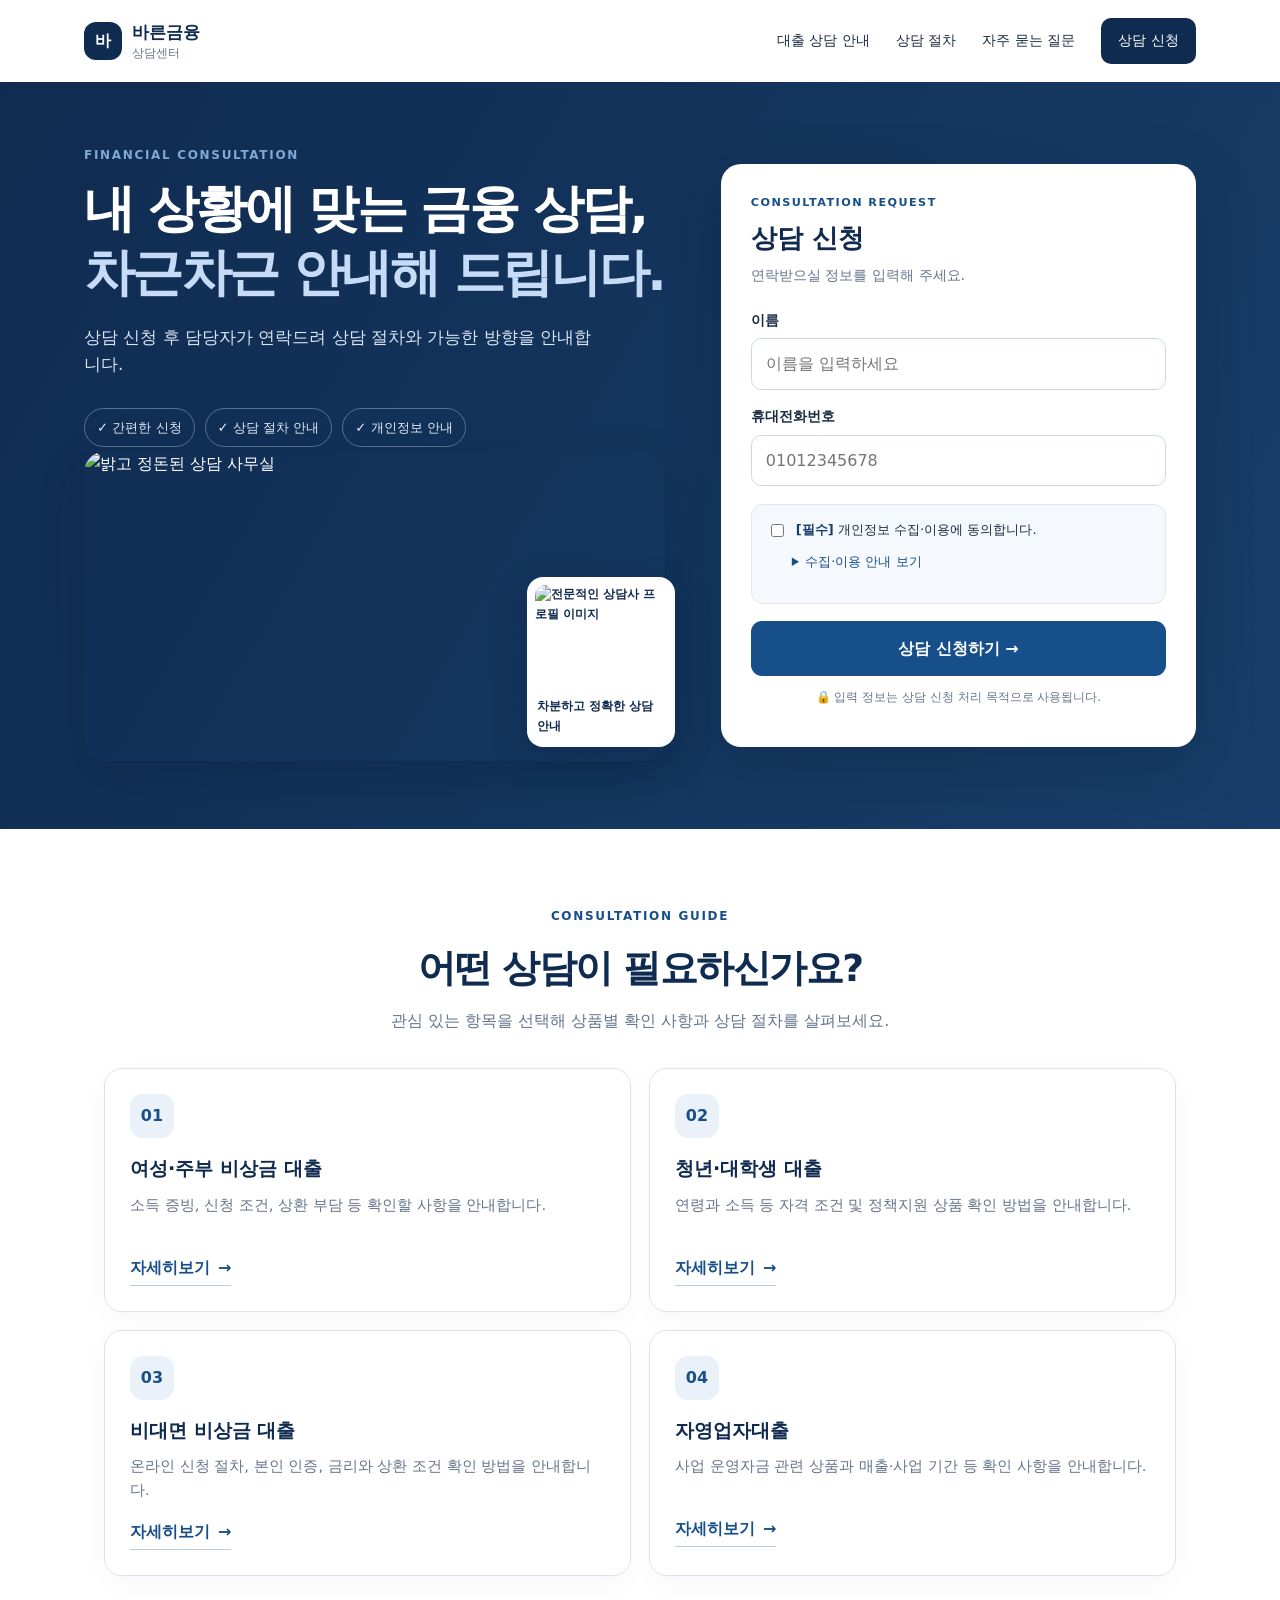
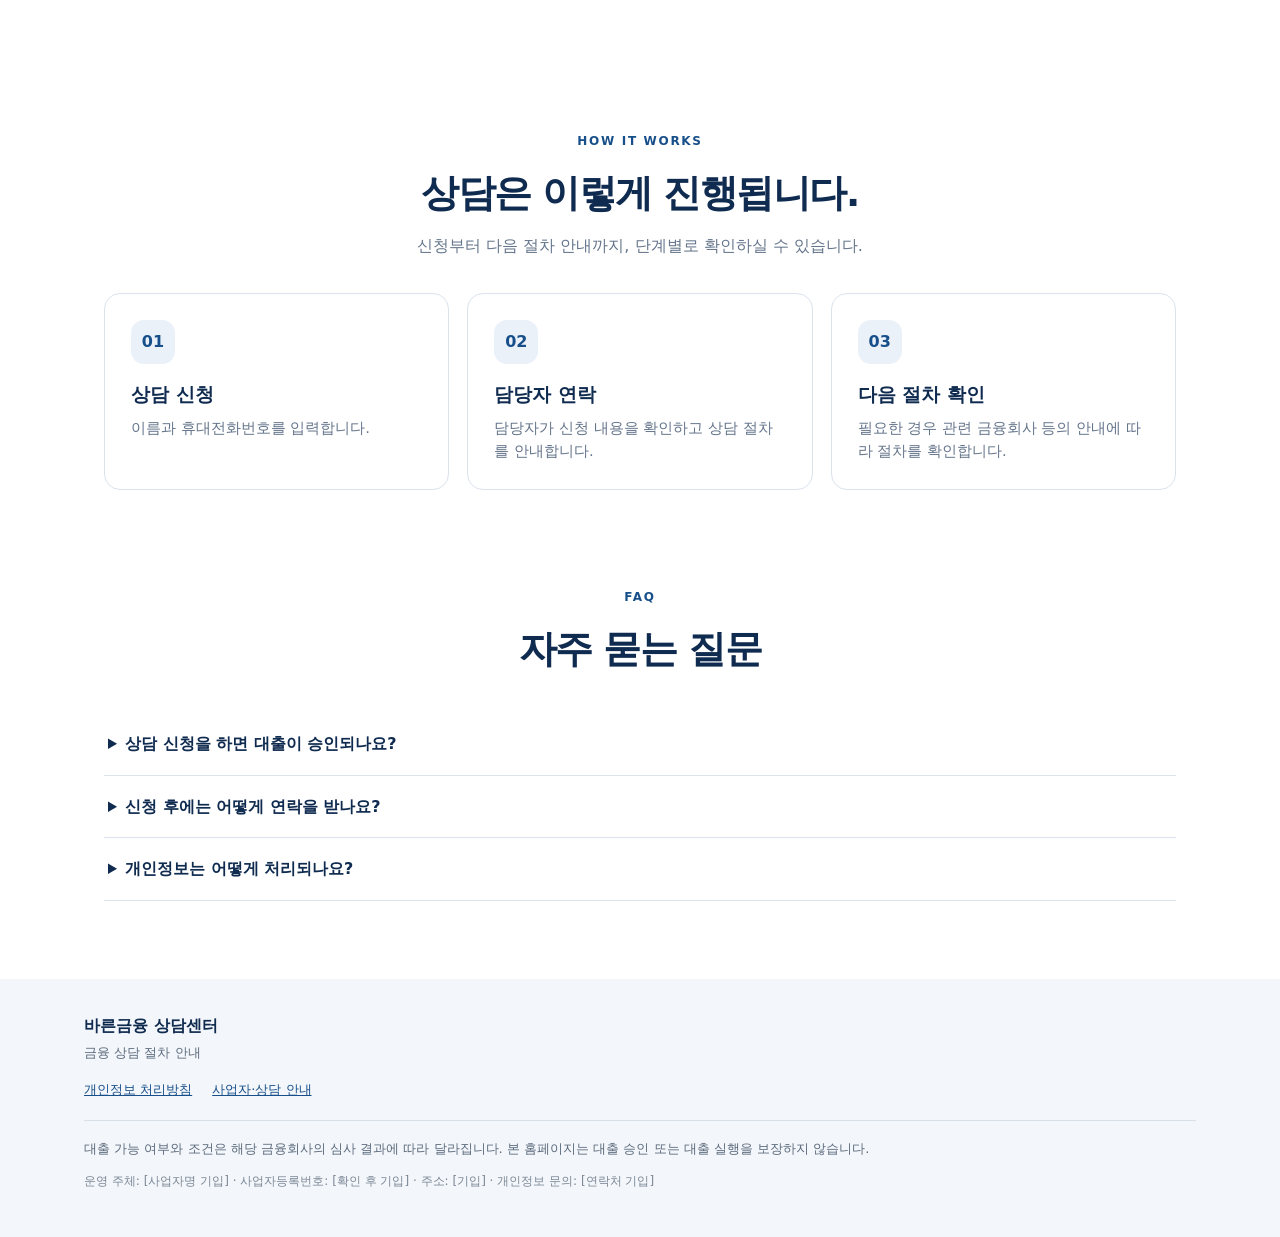
==== public/index.html @ 85058dd3 "Add Barun Finance website files" ====
<!doctype html>
<html lang="ko">
<head>
  <meta charset="utf-8">
  <meta name="viewport" content="width=device-width, initial-scale=1">
  <meta name="theme-color" content="#102b50">
  <meta name="description" content="여성·주부 비상금 대출, 청년·대학생 대출, 비대면 비상금 대출, 자영업자대출 관련 상담 절차와 확인 사항을 안내합니다.">
  <meta property="og:type" content="website">
  <meta property="og:title" content="바른금융 상담센터 | 금융 상담 안내">
  <meta property="og:description" content="상담 신청 후 담당자가 상담 절차를 안내해 드립니다.">
  <title>바른금융 상담센터 | 대출 상담 안내</title>
  <!-- 공개 전 실제 도메인을 정한 뒤 canonical 주소를 설정하세요. -->
  <link rel="stylesheet" href="styles.css">
  <script defer src="app.js"></script>
<style id="mobile-safe-v2">html{width:100%;max-width:100%;overflow-x:hidden}body{width:100%;max-width:100%;overflow-x:hidden}img,video,iframe{max-width:100%;height:auto}input,button,select,textarea{max-width:100%;font:inherit} @media(max-width:600px){.site-header{width:100%;flex-wrap:wrap}.site-header nav{max-width:100%;flex-wrap:wrap}.hero{width:100%;grid-template-columns:minmax(0,1fr)}.form-card{min-width:0;width:100%}.product-grid,.steps{grid-template-columns:minmax(0,1fr)}.detail-content{min-width:0;overflow-wrap:anywhere}}</style></head>
<body>
  <a class="skip-link" href="#main">본문으로 건너뛰기</a>
  <header class="site-header">
    <a class="brand" href="index.html" aria-label="바른금융 상담센터 홈"><span class="brand-mark">바</span><span><strong>바른금융</strong><small>상담센터</small></span></a>
    <nav aria-label="주요 메뉴"><a href="#products">대출 상담 안내</a><a href="#process">상담 절차</a><a href="#faq">자주 묻는 질문</a><a class="nav-cta" href="#apply">상담 신청</a></nav>
  </header>
  <main id="main">
    <section class="hero">
      <div class="hero-copy">
        <p class="eyebrow">FINANCIAL CONSULTATION</p>
        <h1>내 상황에 맞는 금융 상담,<br><span>차근차근 안내해 드립니다.</span></h1>
        <p class="hero-desc">상담 신청 후 담당자가 연락드려 상담 절차와 가능한 방향을 안내합니다.</p>
        <div class="trust-points"><span>✓ 간편한 신청</span><span>✓ 상담 절차 안내</span><span>✓ 개인정보 안내</span></div>
      <div class="hero-visual" aria-label="상담 사무실과 전문 상담사 이미지">
        <img class="hero-office" src="https://images.unsplash.com/photo-1497366754035-f200968a6e72?auto=format&fit=crop&w=1200&q=80" alt="밝고 정돈된 상담 사무실" loading="lazy">
        <div class="counselor-photo"><img src="https://images.unsplash.com/photo-1560250097-0b93528c311a?auto=format&fit=crop&w=500&q=80" alt="전문적인 상담사 프로필 이미지" loading="lazy"><span>차분하고 정확한 상담 안내</span></div>
      </div>

      </div>
      <section class="form-card" id="apply" aria-labelledby="form-title">
        <p class="form-kicker">CONSULTATION REQUEST</p>
        <h2 id="form-title">상담 신청</h2>
        <p class="form-intro">연락받으실 정보를 입력해 주세요.</p>
        <form id="application-form">
          <label for="name">이름</label><input id="name" name="name" autocomplete="name" minlength="2" maxlength="40" required placeholder="이름을 입력하세요">
          <label for="phone">휴대전화번호</label><input id="phone" name="phone" type="tel" inputmode="tel" autocomplete="tel" maxlength="20" required placeholder="01012345678">
          <div class="consent-box">
            <label class="check-row"><input type="checkbox" id="privacyConsent" required><span><strong>[필수]</strong> 개인정보 수집·이용에 동의합니다.</span></label>
            <details><summary>수집·이용 안내 보기</summary><p>수집 항목: 이름, 휴대전화번호. 이용 목적: 상담 신청 접수 및 연락. 보유 기간: 운영 주체가 확정한 보유 기간과 관련 법령에 따라 처리합니다. 실제 공개 전 운영 주체, 구체적인 보유 기간, 개인정보 문의처를 확정해 개인정보 처리방침에 기재해야 합니다.</p><p>동의를 거부할 수 있으며, 거부 시 상담 신청 접수가 제한될 수 있습니다.</p></details>
          </div>
          <div class="honeypot" aria-hidden="true"><label for="website">웹사이트</label><input id="website" name="website" tabindex="-1" autocomplete="off"></div>
          <button class="submit-btn" type="submit">상담 신청하기 <span aria-hidden="true">→</span></button>
          <p class="secure-note"><span aria-hidden="true">🔒</span> 입력 정보는 상담 신청 처리 목적으로 사용됩니다.</p>
          <p id="form-status" class="form-status" role="status" aria-live="polite"></p>
        </form>
      </section>
    </section>
    <section class="section products" id="products">
      <div class="section-heading"><p class="eyebrow">CONSULTATION GUIDE</p><h2>어떤 상담이 필요하신가요?</h2><p>관심 있는 항목을 선택해 상품별 확인 사항과 상담 절차를 살펴보세요.</p></div>
      <div class="product-grid">
        <article class="product-card"><div class="product-icon" aria-hidden="true">01</div><h3>여성·주부 비상금 대출</h3><p>소득 증빙, 신청 조건, 상환 부담 등 확인할 사항을 안내합니다.</p><a class="product-link" href="women-housewife-loan.html">자세히보기 <span aria-hidden="true">→</span></a></article>
        <article class="product-card"><div class="product-icon" aria-hidden="true">02</div><h3>청년·대학생 대출</h3><p>연령과 소득 등 자격 조건 및 정책지원 상품 확인 방법을 안내합니다.</p><a class="product-link" href="youth-student-loan.html">자세히보기 <span aria-hidden="true">→</span></a></article>
        <article class="product-card"><div class="product-icon" aria-hidden="true">03</div><h3>비대면 비상금 대출</h3><p>온라인 신청 절차, 본인 인증, 금리와 상환 조건 확인 방법을 안내합니다.</p><a class="product-link" href="online-emergency-loan.html">자세히보기 <span aria-hidden="true">→</span></a></article>
        <article class="product-card"><div class="product-icon" aria-hidden="true">04</div><h3>자영업자대출</h3><p>사업 운영자금 관련 상품과 매출·사업 기간 등 확인 사항을 안내합니다.</p><a class="product-link" href="self-employed-loan.html">자세히보기 <span aria-hidden="true">→</span></a></article>
      </div>
    </section>
    <section class="section process" id="process">
      <div class="section-heading"><p class="eyebrow">HOW IT WORKS</p><h2>상담은 이렇게 진행됩니다.</h2><p>신청부터 다음 절차 안내까지, 단계별로 확인하실 수 있습니다.</p></div>
      <div class="steps"><article><span class="step-num">01</span><h3>상담 신청</h3><p>이름과 휴대전화번호를 입력합니다.</p></article><article><span class="step-num">02</span><h3>담당자 연락</h3><p>담당자가 신청 내용을 확인하고 상담 절차를 안내합니다.</p></article><article><span class="step-num">03</span><h3>다음 절차 확인</h3><p>필요한 경우 관련 금융회사 등의 안내에 따라 절차를 확인합니다.</p></article></div>
    </section>
    <section class="section faq" id="faq"><div class="section-heading"><p class="eyebrow">FAQ</p><h2>자주 묻는 질문</h2></div>
      <details><summary>상담 신청을 하면 대출이 승인되나요?</summary><p>아닙니다. 상담 신청은 승인이나 대출 실행을 보장하지 않습니다. 대출 가능 여부와 조건은 해당 금융회사의 심사 및 관련 기준에 따라 달라집니다.</p></details>
      <details><summary>신청 후에는 어떻게 연락을 받나요?</summary><p>신청 정보를 확인한 담당자가 연락드릴 예정입니다. 실제 운영 시간과 연락 기준은 사업 운영 정책에 맞춰 공개 전에 기재해 주세요.</p></details>
      <details><summary>개인정보는 어떻게 처리되나요?</summary><p>개인정보 처리방침에서 처리 목적, 항목, 보유 기간, 파기 방법, 문의처 등을 확인할 수 있습니다.</p></details>
    </section>
  </main>
  <footer class="site-footer">
    <div class="footer-brand"><strong>바른금융 상담센터</strong><p>금융 상담 절차 안내</p></div>
    <div class="footer-links"><a href="privacy.html">개인정보 처리방침</a><a href="notice.html">사업자·상담 안내</a></div>
    <p class="disclaimer">대출 가능 여부와 조건은 해당 금융회사의 심사 결과에 따라 달라집니다. 본 홈페이지는 대출 승인 또는 대출 실행을 보장하지 않습니다.</p>
    <p class="legal-placeholder">운영 주체: [사업자명 기입] · 사업자등록번호: [확인 후 기입] · 주소: [기입] · 개인정보 문의: [연락처 기입]</p>
  </footer>
</body>
</html>
---- public/styles.css ----
:root{--navy:#102b50;--blue:#174f8a;--ink:#1b2c41;--muted:#65758b;--line:#dbe3ed;--pale:#f2f6fb;--white:#fff;--radius:20px}*{box-sizing:border-box}html{scroll-behavior:smooth}body{margin:0;font-family:system-ui,-apple-system,BlinkMacSystemFont,"Noto Sans KR",sans-serif;color:var(--ink);line-height:1.6;background:#fff}a{color:inherit}.skip-link{position:absolute;left:-9999px;top:0}.skip-link:focus{left:1rem;z-index:99;background:#fff;padding:1rem}.site-header{height:82px;max-width:1160px;margin:auto;padding:0 24px;display:flex;align-items:center;justify-content:space-between;gap:24px}.brand{display:flex;align-items:center;gap:10px;text-decoration:none;color:var(--navy)}.brand-mark{width:38px;height:38px;border-radius:12px;background:var(--navy);color:#fff;display:grid;place-items:center;font-weight:800}.brand strong,.brand small{display:block;line-height:1.2}.brand strong{font-size:1.05rem}.brand small{font-size:.75rem;color:var(--muted);margin-top:4px}.site-header nav{display:flex;align-items:center;gap:26px}.site-header nav a{text-decoration:none;font-size:.9rem}.site-header .nav-cta{background:var(--navy);color:#fff;border-radius:10px;padding:11px 17px}.hero{background:linear-gradient(120deg,#102b50 0%,#173e6a 100%);color:#fff;padding:64px max(24px,calc((100vw - 1112px)/2));display:grid;grid-template-columns:minmax(0,1.1fr) minmax(340px,.9fr);align-items:center;gap:56px}.eyebrow{font-size:.75rem;font-weight:800;letter-spacing:.14em;color:#80a8d5;margin:0 0 12px}.hero h1{font-size:clamp(2rem,4vw,3.35rem);line-height:1.24;letter-spacing:-.05em;margin:0 0 20px}.hero h1 span{color:#c6dcf6}.hero-desc{max-width:510px;color:#d9e5f3;font-size:1.05rem}.trust-points{display:flex;flex-wrap:wrap;gap:10px;margin-top:30px}.trust-points span{border:1px solid #557293;border-radius:999px;padding:8px 12px;color:#e3edf8;font-size:.83rem}.form-card{background:#fff;color:var(--ink);border-radius:var(--radius);padding:30px;box-shadow:0 18px 55px #071b3440}.form-kicker{color:var(--blue);font-size:.7rem;letter-spacing:.13em;font-weight:800;margin:0}.form-card h2{margin:5px 0;font-size:1.65rem;color:var(--navy)}.form-intro{margin:0 0 22px;color:var(--muted);font-size:.9rem}.form-card form>label{display:block;font-size:.88rem;font-weight:700;margin:15px 0 7px}.form-card input:not([type=checkbox]){width:100%;min-height:48px;border:1px solid #cfd9e5;border-radius:10px;padding:12px 14px;font:inherit;color:var(--ink);background:#fff}.form-card input:focus{outline:3px solid #bcd7f4;border-color:var(--blue)}.consent-box{margin-top:18px;padding:15px;background:#f5f8fc;border:1px solid #e0e7f0;border-radius:12px}.check-row{display:flex;align-items:flex-start;gap:9px;font-size:.82rem;line-height:1.5;margin:0 0 12px}.check-row input{margin-top:4px;flex:0 0 auto;accent-color:var(--blue)}.check-row strong{color:#173e6a}.consent-box details{font-size:.8rem;color:var(--muted);margin:4px 0 15px 25px}.consent-box summary{cursor:pointer;color:var(--blue)}.consent-box details p{margin:.5rem 0}.optional-consent{padding-top:12px;border-top:1px solid #dbe3ed}.small-note{font-size:.72rem;color:#66758a;margin:0}.honeypot{position:absolute;left:-10000px;width:1px;height:1px;overflow:hidden}.submit-btn{width:100%;border:0;background:var(--blue);color:#fff;border-radius:11px;padding:15px;font:inherit;font-weight:750;cursor:pointer;margin-top:17px}.submit-btn:hover{background:#103d70}.submit-btn:disabled{opacity:.65;cursor:wait}.secure-note{text-align:center;font-size:.75rem;color:var(--muted);margin:12px 0 0}.form-status{font-size:.86rem;margin:10px 0 0;color:var(--blue)}.section{max-width:1120px;margin:auto;padding:78px 24px}.section-heading{text-align:center;max-width:650px;margin:0 auto 34px}.section-heading .eyebrow{color:var(--blue)}.section-heading h2{font-size:clamp(1.7rem,3vw,2.35rem);letter-spacing:-.04em;margin:0 0 10px;color:var(--navy)}.section-heading>p:last-child{color:var(--muted);margin:0}.steps{display:grid;grid-template-columns:repeat(3,1fr);gap:18px}.steps article{border:1px solid var(--line);border-radius:16px;padding:26px;background:#fff}.step-num{display:grid;place-items:center;width:44px;height:44px;border-radius:13px;background:#eaf1f9;color:var(--blue);font-weight:850}.steps h3{margin:16px 0 6px;color:var(--navy)}.steps p{margin:0;color:var(--muted);font-size:.92rem}.faq{padding-top:20px}.faq details{border-bottom:1px solid var(--line);padding:18px 4px}.faq summary{font-weight:700;cursor:pointer;color:var(--navy)}.faq details p{color:var(--muted);margin-bottom:0}.site-footer{background:#f3f6fa;padding:34px max(24px,calc((100vw - 1112px)/2));font-size:.82rem;color:#5c6b7d}.footer-brand strong{color:var(--navy);font-size:1rem}.footer-brand p{margin:3px 0 16px}.footer-links{display:flex;gap:20px;flex-wrap:wrap}.footer-links a{color:var(--blue)}.disclaimer{border-top:1px solid #d8e0e9;padding-top:17px;margin-top:20px}.legal-placeholder{font-size:.75rem;color:#7b8796}@media(max-width:800px){.site-header{height:auto;min-height:72px;padding:14px 18px}.site-header nav{gap:12px}.site-header nav a:not(.nav-cta){display:none}.hero{padding:38px 18px 28px;grid-template-columns:1fr;gap:28px}.hero h1{font-size:2.15rem}.hero-desc{font-size:.98rem}.form-card{padding:22px}.section{padding:56px 18px}.steps{grid-template-columns:1fr}.steps article{padding:20px}.site-footer{padding:28px 18px}}@media(max-width:380px){.hero h1{font-size:1.85rem}.form-card{padding:18px}.site-header .nav-cta{padding:9px 11px;font-size:.82rem}}

/* Product cards and product detail pages */
.product-grid{display:grid;grid-template-columns:repeat(2,minmax(0,1fr));gap:18px}
.product-card{border:1px solid var(--line);border-radius:18px;padding:25px;background:#fff;box-shadow:0 8px 24px #102b5008}
.product-icon{display:grid;place-items:center;width:44px;height:44px;border-radius:13px;background:#eaf1f9;color:var(--blue);font-weight:850;margin-bottom:16px}
.product-card h3{color:var(--navy);font-size:1.2rem;margin:0 0 8px}
.product-card p{color:var(--muted);font-size:.92rem;min-height:3em;margin:0 0 18px}
.product-link{display:inline-flex;align-items:center;gap:8px;color:var(--blue);font-weight:750;text-decoration:none;border-bottom:1px solid #b9cce1;padding-bottom:4px}
.product-link:hover{color:var(--navy)}
.detail-hero{background:linear-gradient(120deg,#102b50 0%,#173e6a 100%);color:#fff;padding:58px max(24px,calc((100vw - 1112px)/2))}
.detail-hero .eyebrow{color:#b7d3f2}.detail-hero h1{font-size:clamp(2rem,4vw,3rem);line-height:1.25;letter-spacing:-.04em;margin:0 0 16px}.detail-hero p:last-child{max-width:760px;color:#e1ebf6}
.detail-content{max-width:900px;margin:auto;padding:42px 24px 70px}.detail-content h2{color:var(--navy);margin-top:30px}.detail-content p,.detail-content li{line-height:1.8}.notice-panel{border:1px solid var(--line);background:#f5f8fc;border-radius:14px;padding:18px;margin:22px 0;color:var(--ink)}.detail-actions{display:flex;flex-wrap:wrap;gap:12px;margin-top:28px}.detail-actions a{display:inline-block;border-radius:10px;padding:12px 18px;text-decoration:none;font-weight:750}.detail-primary{background:var(--blue);color:#fff}.detail-secondary{border:1px solid var(--line);color:var(--navy)}
@media(max-width:800px){.product-grid{grid-template-columns:1fr}.product-card{padding:21px}.product-card p{min-height:0}.detail-hero{padding:40px 18px}.detail-content{padding:30px 18px 54px}}

/* Hero imagery for the mobile-friendly preview */
.hero-visual{position:relative;min-width:0;align-self:stretch;display:flex;align-items:center;justify-content:center;min-height:280px;margin:4px 0}
.hero-office{display:block;width:100%;height:310px;object-fit:cover;border-radius:22px;box-shadow:0 18px 44px #071b3440}
.counselor-photo{position:absolute;right:-10px;bottom:14px;width:148px;background:#fff;color:var(--navy);padding:8px;border-radius:16px;box-shadow:0 12px 34px #071b3440;font-size:.76rem;font-weight:700}
.counselor-photo img{display:block;width:100%;height:105px;object-fit:cover;border-radius:10px;margin-bottom:7px}
.counselor-photo span{display:block;padding:0 2px 3px}
@media(max-width:800px){.hero{grid-template-columns:1fr}.hero-visual{order:2;min-height:220px;margin:0 4px 10px}.hero-office{height:230px}.counselor-photo{right:8px;bottom:8px;width:120px}.counselor-photo img{height:80px}.form-card{order:3}}
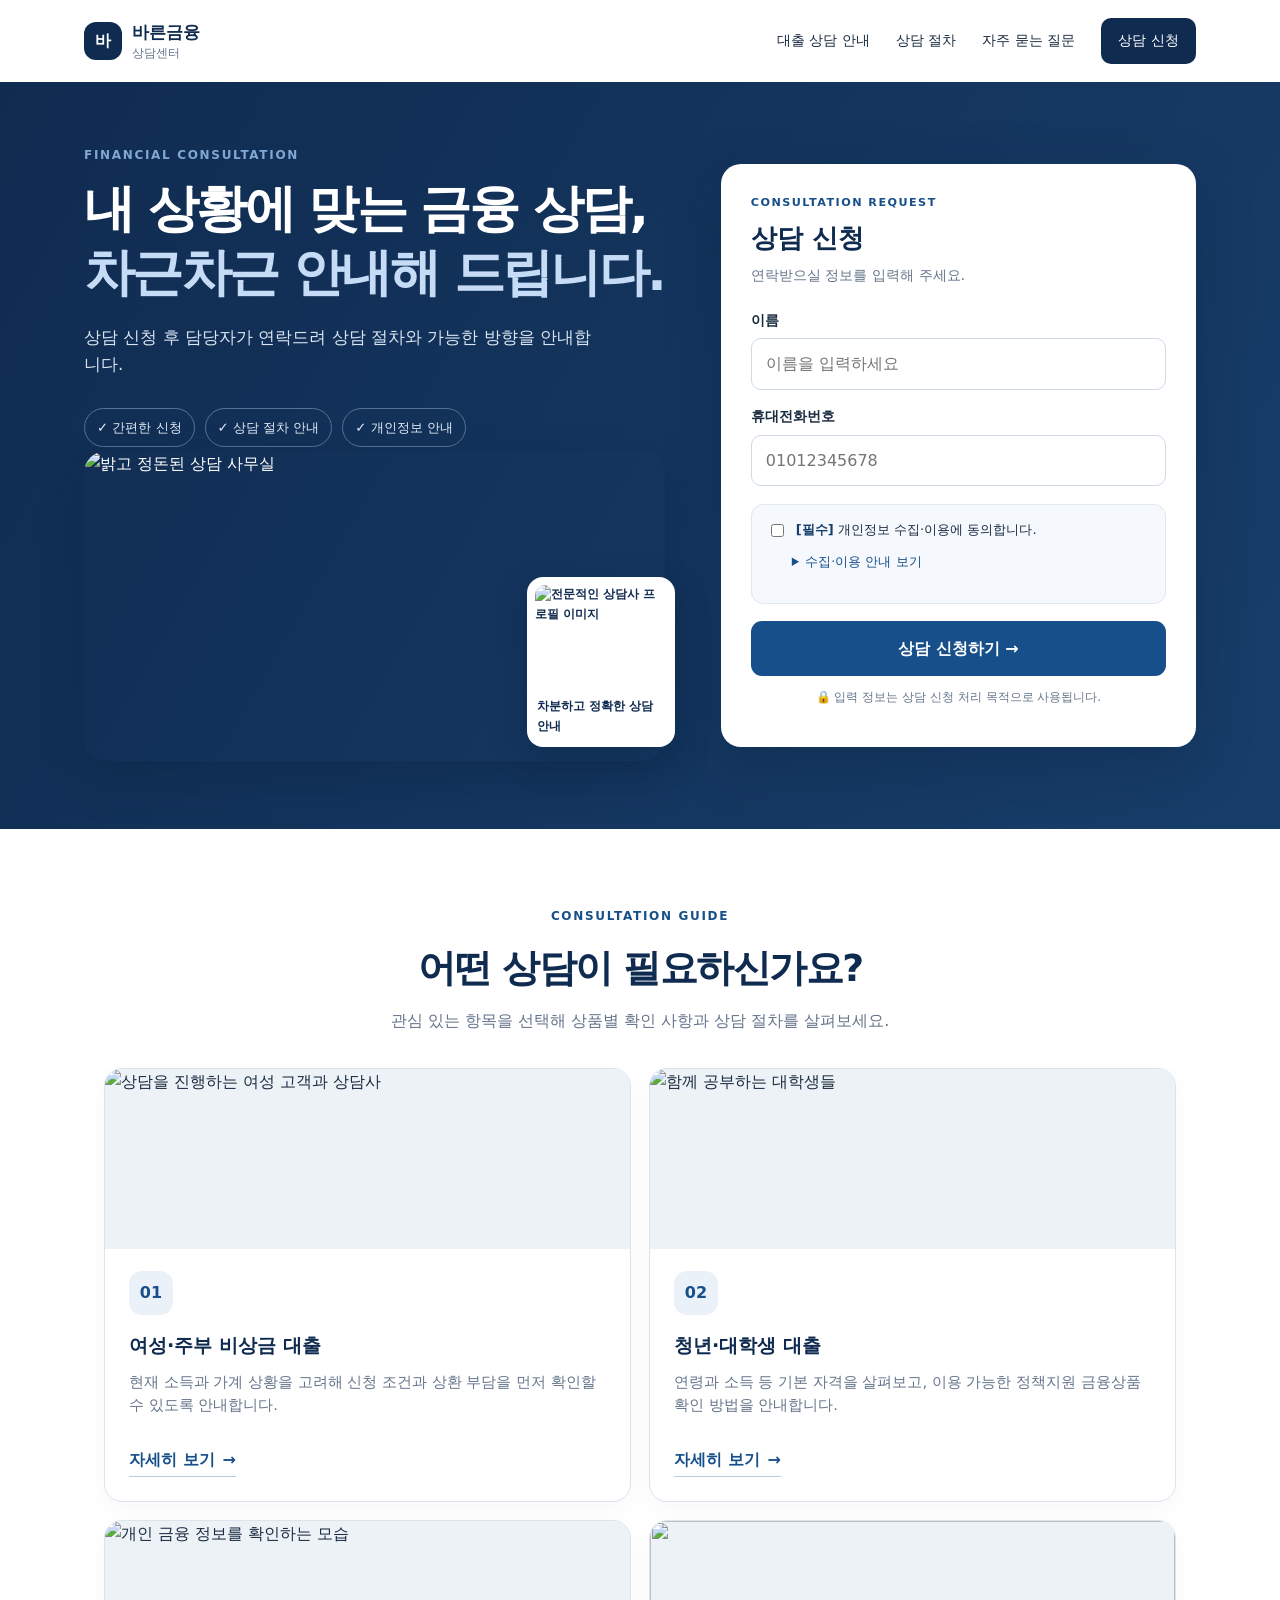
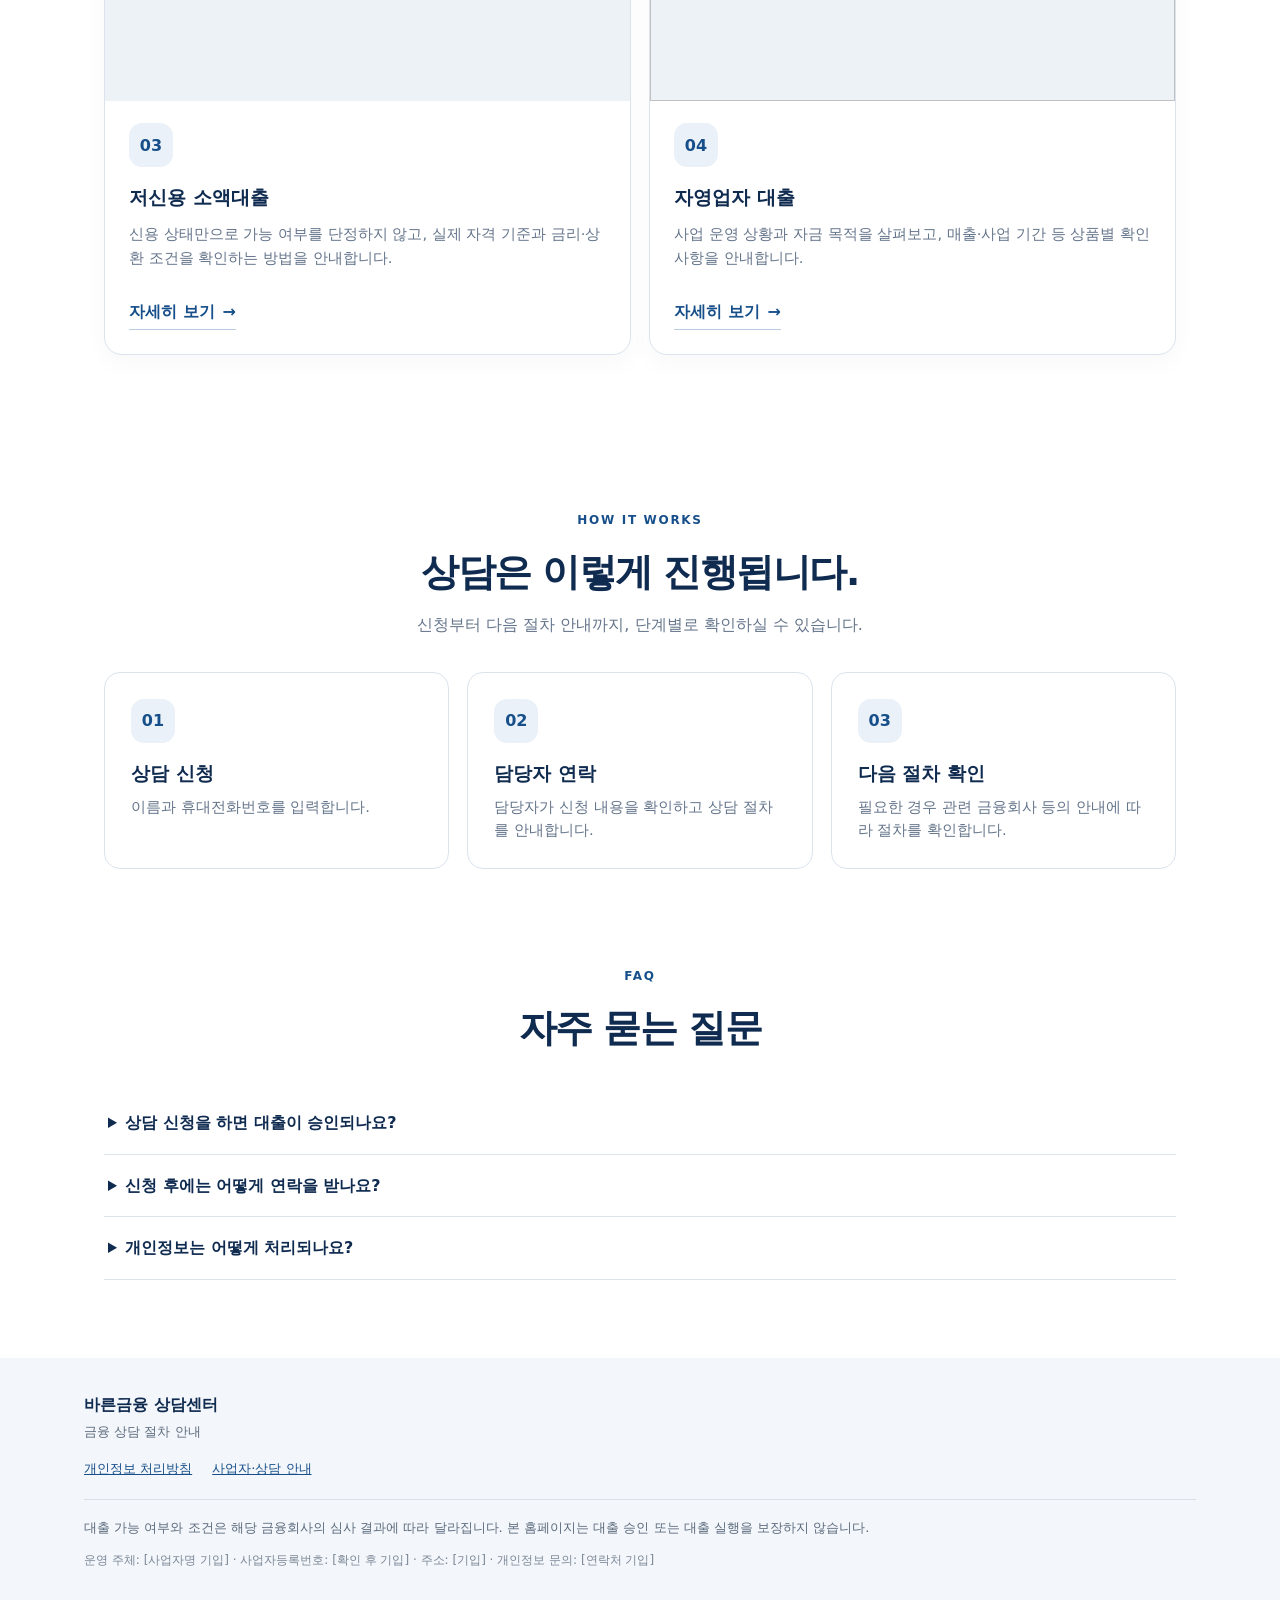
==== commit f690b64a: "Add files via upload" ====
--- a/public/index.html
+++ b/public/index.html
@@ -4,7 +4,7 @@
   <meta charset="utf-8">
   <meta name="viewport" content="width=device-width, initial-scale=1">
   <meta name="theme-color" content="#102b50">
-  <meta name="description" content="여성·주부 비상금 대출, 청년·대학생 대출, 비대면 비상금 대출, 자영업자대출 관련 상담 절차와 확인 사항을 안내합니다.">
+  <meta name="description" content="여성·주부 비상금 대출, 청년·대학생 대출, 저신용 소액대출, 자영업자 대출 관련 상담 절차와 확인 사항을 안내합니다.">
   <meta property="og:type" content="website">
   <meta property="og:title" content="바른금융 상담센터 | 금융 상담 안내">
   <meta property="og:description" content="상담 신청 후 담당자가 상담 절차를 안내해 드립니다.">
@@ -27,7 +27,7 @@
         <p class="hero-desc">상담 신청 후 담당자가 연락드려 상담 절차와 가능한 방향을 안내합니다.</p>
         <div class="trust-points"><span>✓ 간편한 신청</span><span>✓ 상담 절차 안내</span><span>✓ 개인정보 안내</span></div>
       <div class="hero-visual" aria-label="상담 사무실과 전문 상담사 이미지">
-        <img class="hero-office" src="https://images.unsplash.com/photo-1497366754035-f200968a6e72?auto=format&fit=crop&w=1200&q=80" alt="밝고 정돈된 상담 사무실" loading="lazy">
+        <img class="hero-office" src="https://raw.githubusercontent.com/h776173342-cell/barun-finance-site/refs/heads/main/public/%EB%B0%94%EB%A5%B8%EA%B8%88%EC%9C%B5%20%EC%83%81%EB%8B%B4%EC%84%BC%ED%84%B0%20%EC%98%A4%ED%94%BC%EC%8A%A4%20%EC%BD%9C%EB%9D%BC%EC%A3%BC.png" alt="밝고 정돈된 상담 사무실" loading="lazy">
         <div class="counselor-photo"><img src="https://images.unsplash.com/photo-1560250097-0b93528c311a?auto=format&fit=crop&w=500&q=80" alt="전문적인 상담사 프로필 이미지" loading="lazy"><span>차분하고 정확한 상담 안내</span></div>
       </div>
 
@@ -53,10 +53,10 @@
     <section class="section products" id="products">
       <div class="section-heading"><p class="eyebrow">CONSULTATION GUIDE</p><h2>어떤 상담이 필요하신가요?</h2><p>관심 있는 항목을 선택해 상품별 확인 사항과 상담 절차를 살펴보세요.</p></div>
       <div class="product-grid">
-        <article class="product-card"><div class="product-icon" aria-hidden="true">01</div><h3>여성·주부 비상금 대출</h3><p>소득 증빙, 신청 조건, 상환 부담 등 확인할 사항을 안내합니다.</p><a class="product-link" href="women-housewife-loan.html">자세히보기 <span aria-hidden="true">→</span></a></article>
-        <article class="product-card"><div class="product-icon" aria-hidden="true">02</div><h3>청년·대학생 대출</h3><p>연령과 소득 등 자격 조건 및 정책지원 상품 확인 방법을 안내합니다.</p><a class="product-link" href="youth-student-loan.html">자세히보기 <span aria-hidden="true">→</span></a></article>
-        <article class="product-card"><div class="product-icon" aria-hidden="true">03</div><h3>비대면 비상금 대출</h3><p>온라인 신청 절차, 본인 인증, 금리와 상환 조건 확인 방법을 안내합니다.</p><a class="product-link" href="online-emergency-loan.html">자세히보기 <span aria-hidden="true">→</span></a></article>
-        <article class="product-card"><div class="product-icon" aria-hidden="true">04</div><h3>자영업자대출</h3><p>사업 운영자금 관련 상품과 매출·사업 기간 등 확인 사항을 안내합니다.</p><a class="product-link" href="self-employed-loan.html">자세히보기 <span aria-hidden="true">→</span></a></article>
+        <article class="product-card"><img class="product-photo" src="https://images.unsplash.com/photo-1551836022-d5d88e9218df?auto=format&fit=crop&w=900&q=80" alt="상담을 진행하는 여성 고객과 상담사" loading="lazy"><div class="product-card-body"><div class="product-icon" aria-hidden="true">01</div><h3>여성·주부 비상금 대출</h3><p>현재 소득과 가계 상황을 고려해 신청 조건과 상환 부담을 먼저 확인할 수 있도록 안내합니다.</p><a class="product-link" href="women-housewife-loan.html">자세히 보기 <span aria-hidden="true">→</span></a></div></article>
+        <article class="product-card"><img class="product-photo" src="https://images.unsplash.com/photo-1523240795612-9a054b0db644?auto=format&fit=crop&w=900&q=80" alt="함께 공부하는 대학생들" loading="lazy"><div class="product-card-body"><div class="product-icon" aria-hidden="true">02</div><h3>청년·대학생 대출</h3><p>연령과 소득 등 기본 자격을 살펴보고, 이용 가능한 정책지원 금융상품 확인 방법을 안내합니다.</p><a class="product-link" href="youth-student-loan.html">자세히 보기 <span aria-hidden="true">→</span></a></div></article>
+        <article class="product-card"><img class="product-photo" src="https://images.unsplash.com/photo-1554224155-8d04cb21cd6c?auto=format&fit=crop&w=900&q=80" alt="개인 금융 정보를 확인하는 모습" loading="lazy"><div class="product-card-body"><div class="product-icon" aria-hidden="true">03</div><h3>저신용 소액대출</h3><p>신용 상태만으로 가능 여부를 단정하지 않고, 실제 자격 기준과 금리·상환 조건을 확인하는 방법을 안내합니다.</p><a class="product-link" href="low-credit-small-loan.html">자세히 보기 <span aria-hidden="true">→</span></a></div></article>
+        <article class="product-card"><img class="product-photo" src="https://images.unsplash.com/photo-1556761175-b413da4baf72?auto=format&fit=crop&w=900&q=80" alt="" loading="lazy"><div class="product-card-body"><div class="product-icon" aria-hidden="true">04</div><h3>자영업자 대출</h3><p>사업 운영 상황과 자금 목적을 살펴보고, 매출·사업 기간 등 상품별 확인 사항을 안내합니다.</p><a class="product-link" href="self-employed-loan.html">자세히 보기 <span aria-hidden="true">→</span></a></div></article>
       </div>
     </section>
     <section class="section process" id="process">
--- a/public/styles.css
+++ b/public/styles.css
@@ -20,3 +20,10 @@
 .counselor-photo img{display:block;width:100%;height:105px;object-fit:cover;border-radius:10px;margin-bottom:7px}
 .counselor-photo span{display:block;padding:0 2px 3px}
 @media(max-width:800px){.hero{grid-template-columns:1fr}.hero-visual{order:2;min-height:220px;margin:0 4px 10px}.hero-office{height:230px}.counselor-photo{right:8px;bottom:8px;width:120px}.counselor-photo img{height:80px}.form-card{order:3}}
+
+/* Product-card photo update */
+.product-card{padding:0;overflow:hidden;display:flex;flex-direction:column}
+.product-photo{display:block;width:100%;height:180px;object-fit:cover;background:#edf2f7}
+.product-card-body{padding:22px 24px 24px;display:flex;flex-direction:column;align-items:flex-start;flex:1}
+.product-card-body .product-link{margin-top:auto;padding-top:12px;font-weight:750}
+@media(max-width:800px){.product-photo{height:190px}.product-card-body{padding:20px}}
